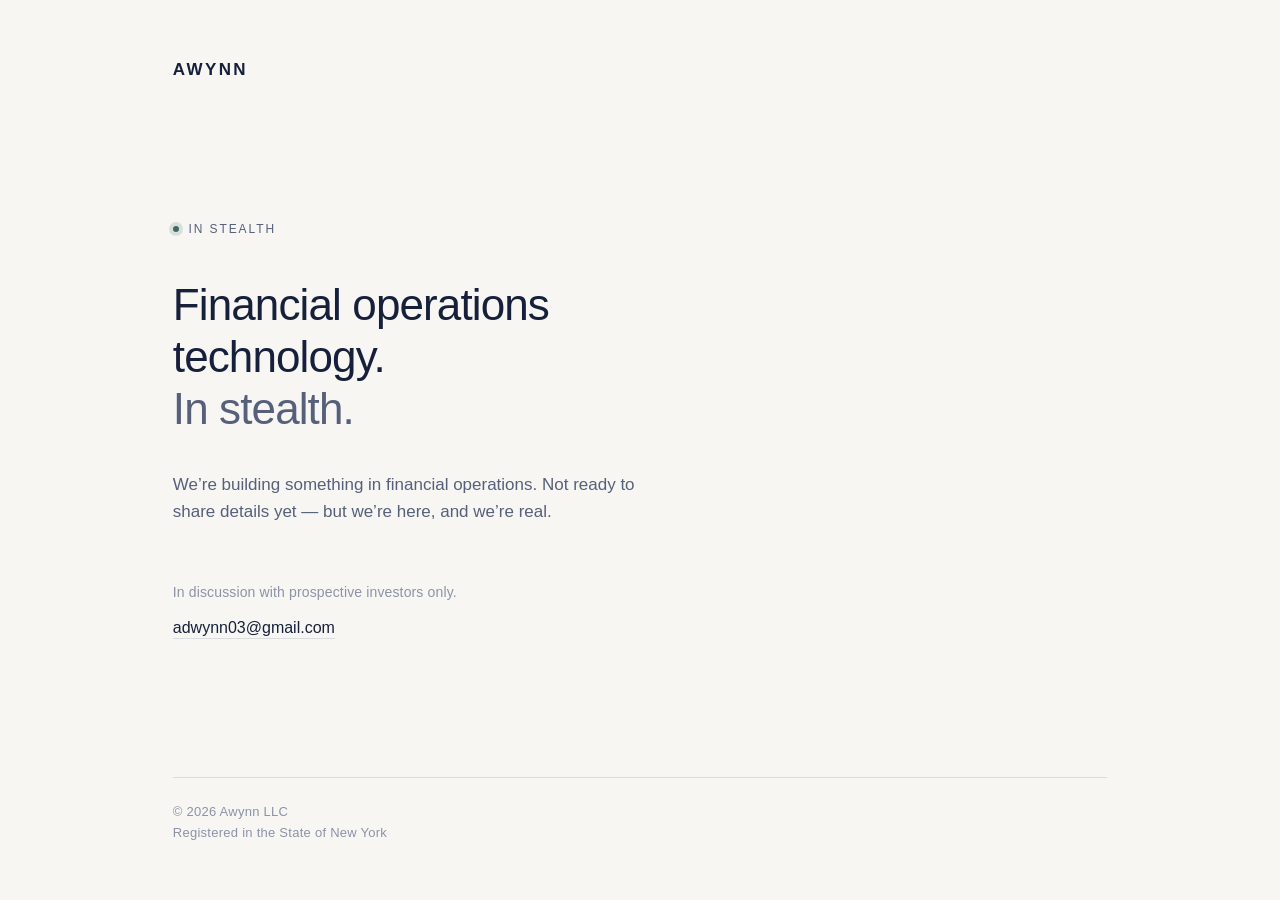
==== index.html @ 02e8f624 "Add Awynn stealth one-pager Static site: index.html + styles.css, no build step and no external asse" ====
<!DOCTYPE html>
<html lang="en">
<head>
<meta charset="utf-8">
<meta name="viewport" content="width=device-width, initial-scale=1">
<title>Awynn</title>
<meta name="description" content="Awynn is an early-stage company building financial operations technology. Currently in stealth.">
<meta name="robots" content="index, follow">
<meta property="og:title" content="Awynn">
<meta property="og:description" content="Financial operations technology. In stealth.">
<meta property="og:type" content="website">
<link rel="icon" href="data:image/svg+xml,<svg xmlns='http://www.w3.org/2000/svg' viewBox='0 0 32 32'><rect width='32' height='32' rx='6' fill='%231b2434'/><text x='16' y='22' font-family='Helvetica,Arial,sans-serif' font-size='17' font-weight='600' fill='%23f7f6f3' text-anchor='middle'>A</text></svg>">
<link rel="stylesheet" href="styles.css">
</head>
<body>
  <div class="page">
    <header class="masthead">
      <span class="wordmark">Awynn</span>
    </header>

    <main class="content">
      <p class="status"><span class="status-dot" aria-hidden="true"></span>In stealth</p>

      <h1 class="tagline">Financial operations technology. <span class="tagline-break">In stealth.</span></h1>

      <p class="note">We&rsquo;re building something in financial operations. Not ready to share
      details yet &mdash; but we&rsquo;re here, and we&rsquo;re real.</p>

      <p class="contact-note">In discussion with prospective investors only.</p>

      <p class="contact">
        <a class="mail" data-user="adwynn03" data-domain="gmail.com">adwynn03 [at] gmail.com</a>
      </p>
    </main>

    <footer class="footer">
      <p class="footer-legal">&copy; 2026 Awynn LLC</p>

      <p class="footer-meta">Registered in the State of New York</p>
    </footer>
  </div>

  <script>
    // Assemble the address at runtime so plain-text harvesters find nothing to
    // match. Without JS the anchor stays inert and shows a readable fallback.
    (function () {
      var el = document.querySelector('.mail');
      if (!el) return;
      var address = el.dataset.user + String.fromCharCode(64) + el.dataset.domain;
      el.href = 'mail' + 'to:' + address;
      el.textContent = address;
    })();
  </script>
</body>
</html>
---- styles.css ----
/* Awynn — stealth page
   Palette: off-white ground, navy ink, muted slate for secondary text. */

:root {
  --ground:        #f7f6f3;
  --ink:           #16203a;
  --ink-muted:     #56607a;
  --ink-faint:     #8b93a6;
  --rule:          rgba(22, 32, 58, 0.12);
  --accent:        #3d6b63;

  --measure:       36rem;
  --gutter:        clamp(1.5rem, 6vw, 5rem);
  --font: "Helvetica Neue", Helvetica, -apple-system, BlinkMacSystemFont,
          "Segoe UI", Roboto, Arial, sans-serif;
}

@media (prefers-color-scheme: dark) {
  :root {
    --ground:    #12161f;
    --ink:       #eceae5;
    --ink-muted: #9aa3b5;
    --ink-faint: #6a7285;
    --rule:      rgba(236, 234, 229, 0.14);
    --accent:    #7fb3a7;
  }
}

*, *::before, *::after { box-sizing: border-box; }

html { -webkit-text-size-adjust: 100%; }

body {
  margin: 0;
  background: var(--ground);
  color: var(--ink);
  font-family: var(--font);
  font-size: 16px;
  line-height: 1.6;
  -webkit-font-smoothing: antialiased;
  -moz-osx-font-smoothing: grayscale;
}

/* ---------- layout ---------- */

.page {
  min-height: 100vh;
  min-height: 100svh;
  display: grid;
  grid-template-rows: auto 1fr auto;
  padding: clamp(2rem, 5vw, 3.5rem) var(--gutter);
  max-width: 68rem;
  margin: 0 auto;
}

.masthead {
  display: flex;
  align-items: center;
}

.content {
  display: flex;
  flex-direction: column;
  justify-content: center;
  max-width: var(--measure);
  padding: clamp(3rem, 12vh, 7rem) 0;
}

.footer {
  border-top: 1px solid var(--rule);
  padding-top: 1.5rem;
}

/* ---------- type ---------- */

.wordmark {
  font-size: 1.0625rem;
  font-weight: 600;
  letter-spacing: 0.14em;
  text-transform: uppercase;
  color: var(--ink);
}

.status {
  display: inline-flex;
  align-items: center;
  gap: 0.6rem;
  align-self: flex-start;
  margin: 0 0 clamp(1.75rem, 4vw, 2.5rem);
  font-size: 0.75rem;
  font-weight: 500;
  letter-spacing: 0.16em;
  text-transform: uppercase;
  color: var(--ink-muted);
}

.status-dot {
  width: 6px;
  height: 6px;
  border-radius: 50%;
  background: var(--accent);
  box-shadow: 0 0 0 4px color-mix(in srgb, var(--accent) 16%, transparent);
  flex: none;
}

.tagline {
  margin: 0;
  font-size: clamp(1.75rem, 5.5vw, 2.75rem);
  font-weight: 500;
  line-height: 1.18;
  letter-spacing: -0.02em;
  text-wrap: balance;
}

.tagline-break { color: var(--ink-muted); }

.note {
  margin: clamp(1.75rem, 4vw, 2.25rem) 0 0;
  max-width: 30rem;
  font-size: clamp(1rem, 2.2vw, 1.0625rem);
  color: var(--ink-muted);
  text-wrap: pretty;
}

.contact-note {
  margin: clamp(2.5rem, 6vw, 3.5rem) 0 0;
  font-size: 0.875rem;
  letter-spacing: 0.01em;
  color: var(--ink-faint);
}

.contact {
  margin: 0.75rem 0 0;
  font-size: 1rem;
}

.contact a {
  color: var(--ink);
  text-decoration: none;
  border-bottom: 1px solid var(--rule);
  padding-bottom: 2px;
  transition: border-color 160ms ease, color 160ms ease;
}

.contact a[href] { cursor: pointer; }

.contact a[href]:hover,
.contact a:focus-visible {
  color: var(--accent);
  border-bottom-color: var(--accent);
}

.footer p {
  margin: 0;
  font-size: 0.8125rem;
  letter-spacing: 0.02em;
  color: var(--ink-faint);
}

.footer-meta { margin-top: 0.4rem; }

/* ---------- a11y ---------- */

:focus-visible {
  outline: 2px solid var(--accent);
  outline-offset: 4px;
  border-radius: 2px;
}

@media (prefers-reduced-motion: reduce) {
  * { transition-duration: 0.01ms !important; }
}

/* Keep the second sentence of the tagline on its own line on wider screens. */
@media (min-width: 40rem) {
  .tagline-break { display: block; }
}
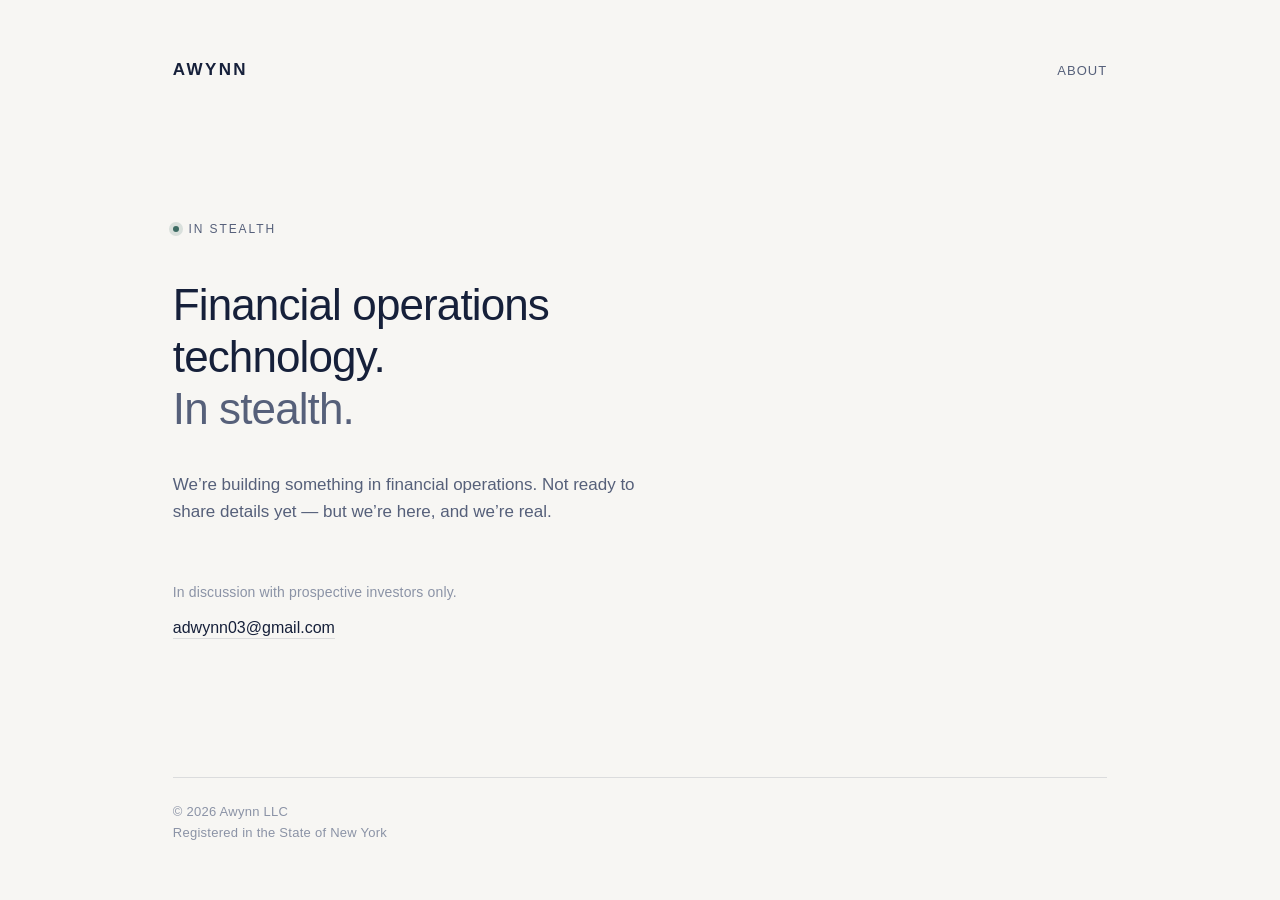
==== commit 8d9311d2: "Add founder About page Adds about.html with a short founder bio and a link to the trade-break-triage" ====
--- a/index.html
+++ b/index.html
@@ -16,6 +16,7 @@
   <div class="page">
     <header class="masthead">
       <span class="wordmark">Awynn</span>
+      <nav class="nav"><a href="about.html">About</a></nav>
     </header>
 
     <main class="content">
--- a/styles.css
+++ b/styles.css
@@ -55,7 +55,9 @@
 
 .masthead {
   display: flex;
-  align-items: center;
+  align-items: baseline;
+  justify-content: space-between;
+  gap: 1.5rem;
 }
 
 .content {
@@ -66,6 +68,12 @@
   padding: clamp(3rem, 12vh, 7rem) 0;
 }
 
+/* Longer pages read better anchored to the top than optically centred. */
+.content--doc {
+  justify-content: flex-start;
+  padding-top: clamp(3rem, 9vh, 5rem);
+}
+
 .footer {
   border-top: 1px solid var(--rule);
   padding-top: 1.5rem;
@@ -79,7 +87,52 @@
   letter-spacing: 0.14em;
   text-transform: uppercase;
   color: var(--ink);
-}
+  text-decoration: none;
+}
+
+.nav {
+  font-size: 0.8125rem;
+  letter-spacing: 0.08em;
+  text-transform: uppercase;
+}
+
+.nav a {
+  color: var(--ink-muted);
+  text-decoration: none;
+  transition: color 160ms ease;
+}
+
+.nav a:hover,
+.nav a:focus-visible { color: var(--ink); }
+
+.nav-current { color: var(--ink-faint); }
+
+.eyebrow {
+  margin: 0 0 0.75rem;
+  font-size: 0.75rem;
+  font-weight: 500;
+  letter-spacing: 0.16em;
+  text-transform: uppercase;
+  color: var(--ink-muted);
+}
+
+.page-title {
+  margin: 0 0 clamp(1.75rem, 4vw, 2.5rem);
+  font-size: clamp(1.75rem, 5.5vw, 2.75rem);
+  font-weight: 500;
+  line-height: 1.18;
+  letter-spacing: -0.02em;
+}
+
+.prose p {
+  margin: 0 0 1.25rem;
+  max-width: 34rem;
+  font-size: clamp(1rem, 2.2vw, 1.0625rem);
+  color: var(--ink-muted);
+  text-wrap: pretty;
+}
+
+.prose p:last-child { margin-bottom: 0; }
 
 .status {
   display: inline-flex;
@@ -134,6 +187,29 @@
   font-size: 1rem;
 }
 
+/* Without an investor note above it, the contact needs its own breathing room. */
+.content--doc .contact { margin-top: clamp(2.5rem, 6vw, 3.5rem); }
+
+.aside {
+  margin: clamp(2rem, 5vw, 2.75rem) 0 0;
+  font-size: 0.875rem;
+  color: var(--ink-faint);
+}
+
+.aside a {
+  color: var(--ink-muted);
+  text-decoration: none;
+  border-bottom: 1px solid var(--rule);
+  padding-bottom: 2px;
+  transition: border-color 160ms ease, color 160ms ease;
+}
+
+.aside a:hover,
+.aside a:focus-visible {
+  color: var(--accent);
+  border-bottom-color: var(--accent);
+}
+
 .contact a {
   color: var(--ink);
   text-decoration: none;
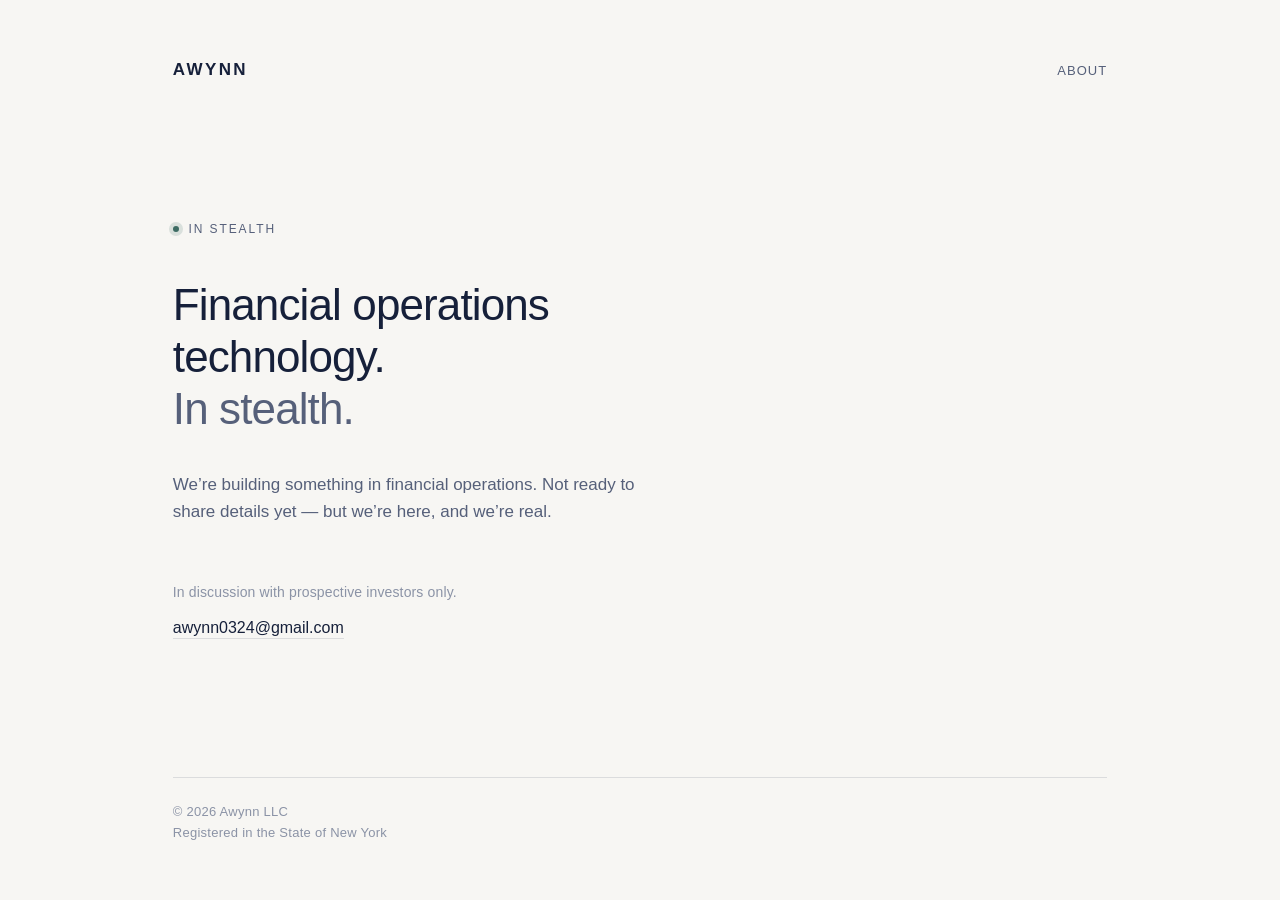
==== commit 15a0ec56: "Update contact address to awynn0324@gmail.com Co-Authored-By: Claude Opus 5 <noreply@anthropic.com>" ====
--- a/index.html
+++ b/index.html
@@ -30,7 +30,7 @@
       <p class="contact-note">In discussion with prospective investors only.</p>
 
       <p class="contact">
-        <a class="mail" data-user="adwynn03" data-domain="gmail.com">adwynn03 [at] gmail.com</a>
+        <a class="mail" data-user="awynn0324" data-domain="gmail.com">awynn0324 [at] gmail.com</a>
       </p>
     </main>
 
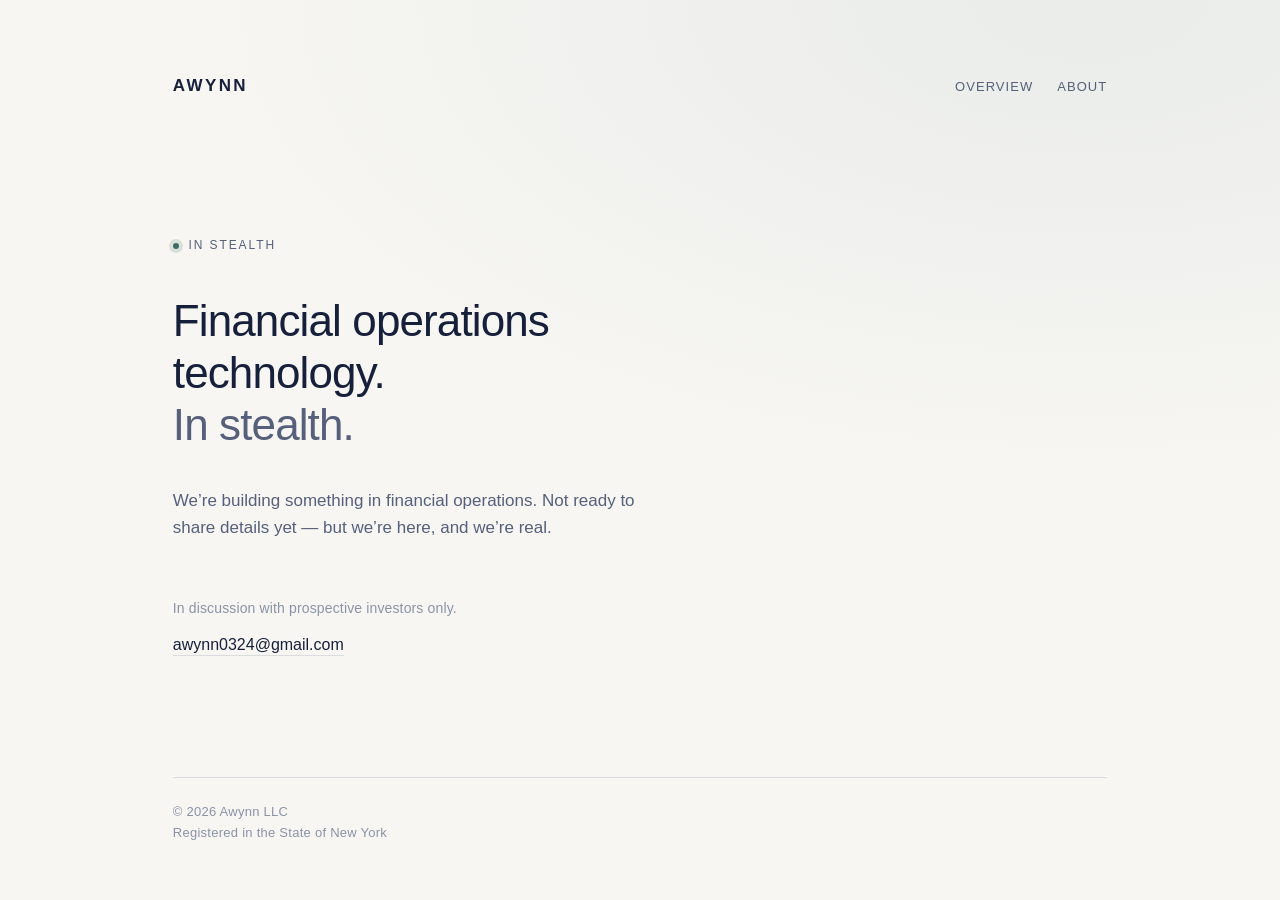
==== commit 6dbbe0ed: "Link Overview from the home page nav All three pages now reach each other, so the wordmark no longer" ====
--- a/index.html
+++ b/index.html
@@ -16,7 +16,7 @@
   <div class="page">
     <header class="masthead">
       <span class="wordmark">Awynn</span>
-      <nav class="nav"><a href="about.html">About</a></nav>
+      <nav class="nav"><a href="overview.html">Overview</a> <a href="about.html">About</a></nav>
     </header>
 
     <main class="content">
--- a/styles.css
+++ b/styles.css
@@ -11,8 +11,8 @@
 
   --measure:       36rem;
   --gutter:        clamp(1.5rem, 6vw, 5rem);
-  --font: "Helvetica Neue", Helvetica, -apple-system, BlinkMacSystemFont,
-          "Segoe UI", Roboto, Arial, sans-serif;
+  --font: -apple-system, BlinkMacSystemFont, "Segoe UI", Roboto,
+          "Helvetica Neue", Helvetica, Arial, sans-serif;
 }
 
 @media (prefers-color-scheme: dark) {
@@ -46,12 +46,16 @@
 .page {
   min-height: 100vh;
   min-height: 100svh;
-  display: grid;
-  grid-template-rows: auto 1fr auto;
+  display: flex;
+  flex-direction: column;
   padding: clamp(2rem, 5vw, 3.5rem) var(--gutter);
   max-width: 68rem;
   margin: 0 auto;
 }
+
+/* The middle band grows so the footer stays at the bottom on short pages. */
+.page > main,
+.page > .content { flex: 1 1 auto; }
 
 .masthead {
   display: flex;
@@ -91,6 +95,8 @@
 }
 
 .nav {
+  display: flex;
+  gap: 1.5rem;
   font-size: 0.8125rem;
   letter-spacing: 0.08em;
   text-transform: uppercase;
@@ -251,3 +257,464 @@
 @media (min-width: 40rem) {
   .tagline-break { display: block; }
 }
+
+/* ==========================================================================
+   Overview page — sectioned long-form layout
+   ========================================================================== */
+
+.page--wide { max-width: 76rem; }
+
+.section {
+  padding: clamp(4rem, 11vw, 8rem) 0;
+  border-top: 1px solid var(--rule);
+}
+
+.section:first-child { border-top: 0; }
+
+.section--hero {
+  padding-top: clamp(3rem, 10vh, 6rem);
+  padding-bottom: clamp(4rem, 12vw, 8rem);
+}
+
+.section-label {
+  margin: 0 0 clamp(1.5rem, 3vw, 2rem);
+  font-size: 0.75rem;
+  font-weight: 500;
+  letter-spacing: 0.16em;
+  text-transform: uppercase;
+  color: var(--ink-faint);
+}
+
+.display {
+  margin: 0 0 clamp(1.75rem, 4vw, 2.5rem);
+  max-width: 20ch;
+  font-size: clamp(2.25rem, 7vw, 4.25rem);
+  font-weight: 600;
+  line-height: 1.06;
+  letter-spacing: -0.035em;
+  text-wrap: balance;
+}
+
+.heading {
+  margin: 0;
+  max-width: 22ch;
+  font-size: clamp(1.5rem, 3.6vw, 2.25rem);
+  font-weight: 600;
+  line-height: 1.15;
+  letter-spacing: -0.025em;
+  text-wrap: balance;
+}
+
+.lede {
+  margin: 0;
+  max-width: 46ch;
+  font-size: clamp(1.0625rem, 2.4vw, 1.375rem);
+  line-height: 1.5;
+  color: var(--ink-muted);
+  text-wrap: pretty;
+}
+
+.lede--sm { font-size: clamp(1rem, 2.2vw, 1.125rem); }
+
+/* Heading left, body right — collapses to a single column on narrow screens. */
+.split {
+  display: grid;
+  gap: clamp(1.75rem, 4vw, 4rem);
+  align-items: start;
+}
+
+@media (min-width: 52rem) {
+  .split { grid-template-columns: minmax(0, 1fr) minmax(0, 1.15fr); }
+  .section .heading + .steps,
+  .section .heading + .stats { margin-top: clamp(2.5rem, 5vw, 3.5rem); }
+}
+
+.section .section-label + .heading { margin-bottom: clamp(2.5rem, 5vw, 3.5rem); }
+.section .split .heading { margin-bottom: 0; }
+
+.steps {
+  display: grid;
+  gap: clamp(2rem, 4vw, 3rem);
+  margin: clamp(2.5rem, 5vw, 3.5rem) 0 0;
+  padding: 0;
+  list-style: none;
+  counter-reset: step;
+}
+
+@media (min-width: 52rem) {
+  .steps { grid-template-columns: repeat(3, minmax(0, 1fr)); }
+}
+
+.step-num {
+  display: block;
+  margin-bottom: 0.85rem;
+  font-size: 0.75rem;
+  font-weight: 600;
+  letter-spacing: 0.14em;
+  color: var(--accent);
+  font-variant-numeric: tabular-nums;
+}
+
+.steps h3 {
+  margin: 0 0 0.6rem;
+  font-size: 1.125rem;
+  font-weight: 600;
+  letter-spacing: -0.01em;
+}
+
+.steps p {
+  margin: 0;
+  max-width: 34ch;
+  color: var(--ink-muted);
+  text-wrap: pretty;
+}
+
+.stats {
+  display: grid;
+  gap: clamp(1.75rem, 4vw, 3rem);
+  margin: clamp(2.5rem, 5vw, 3.5rem) 0 clamp(1.75rem, 4vw, 2.5rem);
+}
+
+@media (min-width: 40rem) {
+  .stats { grid-template-columns: repeat(3, minmax(0, 1fr)); }
+}
+
+.stat-figure {
+  display: block;
+  font-size: clamp(2rem, 5.5vw, 3.25rem);
+  font-weight: 600;
+  line-height: 1;
+  letter-spacing: -0.03em;
+  font-variant-numeric: tabular-nums;
+}
+
+.stat-label {
+  display: block;
+  margin-top: 0.65rem;
+  font-size: 0.875rem;
+  color: var(--ink-muted);
+}
+
+.footnote {
+  margin: clamp(1.5rem, 3vw, 2rem) 0 0;
+  max-width: 62ch;
+  font-size: 0.8125rem;
+  line-height: 1.65;
+  color: var(--ink-faint);
+  text-wrap: pretty;
+}
+
+.cite {
+  font-size: 0.7em;
+  font-weight: 600;
+  color: var(--accent);
+  padding-left: 0.1em;
+}
+
+.prose-single {
+  margin: 0;
+  max-width: 52ch;
+  color: var(--ink-muted);
+  text-wrap: pretty;
+}
+
+/* ---------- form ---------- */
+
+.section--form .lede { margin-bottom: clamp(2.5rem, 5vw, 3.25rem); }
+
+.form { max-width: 40rem; }
+
+.field-row {
+  display: grid;
+  gap: 1.25rem;
+}
+
+@media (min-width: 40rem) {
+  .field-row { grid-template-columns: repeat(2, minmax(0, 1fr)); }
+}
+
+.field { margin: 0 0 1.25rem; }
+
+.field label {
+  display: block;
+  margin-bottom: 0.45rem;
+  font-size: 0.8125rem;
+  font-weight: 500;
+  letter-spacing: 0.01em;
+  color: var(--ink-muted);
+}
+
+.field input,
+.field textarea {
+  width: 100%;
+  padding: 0.7rem 0.85rem;
+  font: inherit;
+  font-size: 1rem;
+  color: var(--ink);
+  background: transparent;
+  border: 1px solid var(--rule);
+  border-radius: 8px;
+  transition: border-color 160ms ease;
+}
+
+.field textarea { resize: vertical; min-height: 6rem; }
+
+.field input:hover,
+.field textarea:hover { border-color: var(--ink-faint); }
+
+.field input:focus,
+.field textarea:focus {
+  outline: none;
+  border-color: var(--accent);
+  box-shadow: 0 0 0 3px color-mix(in srgb, var(--accent) 14%, transparent);
+}
+
+/* Off-screen rather than display:none — bots read the DOM, not the CSS. */
+.gotcha {
+  position: absolute;
+  left: -9999px;
+  width: 1px;
+  height: 1px;
+  overflow: hidden;
+}
+
+.button {
+  margin-top: 0.5rem;
+  padding: 0.75rem 1.75rem;
+  font: inherit;
+  font-size: 0.9375rem;
+  font-weight: 500;
+  color: var(--ground);
+  background: var(--ink);
+  border: 1px solid var(--ink);
+  border-radius: 999px;
+  cursor: pointer;
+  transition: opacity 160ms ease, transform 160ms ease;
+}
+
+.button:hover { opacity: 0.85; }
+.button:active { transform: scale(0.985); }
+
+.form-note {
+  margin: 1rem 0 0;
+  font-size: 0.8125rem;
+  color: var(--ink-faint);
+}
+
+/* ---------- references ---------- */
+
+.section--notes { padding-bottom: clamp(3rem, 7vw, 5rem); }
+
+.refs {
+  margin: clamp(2rem, 4vw, 2.75rem) 0 0;
+  padding-left: 1.2rem;
+  max-width: 58ch;
+}
+
+.refs li {
+  margin-bottom: 0.75rem;
+  font-size: 0.8125rem;
+  line-height: 1.65;
+  color: var(--ink-faint);
+}
+
+.refs cite { font-style: italic; }
+
+.br-lg { display: none; }
+
+@media (min-width: 40rem) {
+  .br-lg { display: inline; }
+}
+
+/* ==========================================================================
+   Depth, motion, and the hero product panel
+   ========================================================================== */
+
+:root {
+  --ground-blur:  rgba(247, 246, 243, 0.82);
+  --panel:        #ffffff;
+  --panel-rule:   rgba(22, 32, 58, 0.09);
+  --panel-shadow: 0 1px 2px rgba(22, 32, 58, 0.04),
+                  0 12px 32px -12px rgba(22, 32, 58, 0.16);
+  --wash:         radial-gradient(120% 90% at 85% 0%,
+                    rgba(61, 107, 99, 0.07) 0%, transparent 60%);
+}
+
+@media (prefers-color-scheme: dark) {
+  :root {
+    --ground-blur:  rgba(18, 22, 31, 0.86);
+    --panel:        #1a1f2b;
+    --panel-rule:   rgba(236, 234, 229, 0.10);
+    --panel-shadow: 0 1px 2px rgba(0, 0, 0, 0.3),
+                    0 16px 40px -16px rgba(0, 0, 0, 0.6);
+    --wash:         radial-gradient(120% 90% at 85% 0%,
+                      rgba(127, 179, 167, 0.09) 0%, transparent 60%);
+  }
+}
+
+body { background-image: var(--wash); background-repeat: no-repeat; }
+
+/* ---------- sticky masthead ---------- */
+
+.masthead {
+  position: sticky;
+  top: 0;
+  z-index: 10;
+  margin: 0 calc(-1 * var(--gutter));
+  padding: 1rem var(--gutter);
+  border-bottom: 1px solid transparent;
+  transition: border-color 200ms ease, background-color 200ms ease;
+}
+
+.masthead.is-stuck {
+  background: var(--ground-blur);
+  border-bottom-color: var(--rule);
+  backdrop-filter: saturate(180%) blur(14px);
+  -webkit-backdrop-filter: saturate(180%) blur(14px);
+}
+
+/* ---------- hero layout ---------- */
+
+.hero-grid {
+  display: grid;
+  gap: clamp(2.5rem, 6vw, 4rem);
+  align-items: center;
+}
+
+@media (min-width: 60rem) {
+  .hero-grid { grid-template-columns: minmax(0, 1fr) minmax(0, 0.92fr); }
+  .display { font-size: clamp(2.25rem, 5vw, 3.5rem); }
+}
+
+/* ---------- product panel ---------- */
+
+.panel {
+  margin: 0;
+  background: var(--panel);
+  border: 1px solid var(--panel-rule);
+  border-radius: 14px;
+  box-shadow: var(--panel-shadow);
+  overflow: hidden;
+}
+
+.panel-bar {
+  display: flex;
+  align-items: baseline;
+  justify-content: space-between;
+  gap: 1rem;
+  padding: 0.85rem 1.1rem;
+  border-bottom: 1px solid var(--panel-rule);
+}
+
+.panel-title {
+  font-size: 0.8125rem;
+  font-weight: 600;
+  letter-spacing: 0.01em;
+}
+
+.panel-meta {
+  font-size: 0.75rem;
+  color: var(--ink-faint);
+  font-variant-numeric: tabular-nums;
+}
+
+.queue { margin: 0; padding: 0; list-style: none; }
+
+.row {
+  display: flex;
+  flex-wrap: wrap;
+  gap: 0.5rem 1rem;
+  align-items: baseline;
+  justify-content: space-between;
+  padding: 0.85rem 1.1rem;
+  border-bottom: 1px solid var(--panel-rule);
+}
+
+.row:last-child { border-bottom: 0; }
+
+.row-main { min-width: 0; }
+
+.row-id {
+  display: block;
+  font-size: 0.6875rem;
+  font-weight: 600;
+  letter-spacing: 0.07em;
+  color: var(--ink-faint);
+  font-variant-numeric: tabular-nums;
+}
+
+.row-desc {
+  display: block;
+  margin-top: 0.2rem;
+  font-size: 0.8125rem;
+  color: var(--ink);
+}
+
+.row-meta {
+  display: flex;
+  align-items: center;
+  gap: 0.6rem;
+  flex: none;
+}
+
+.chip {
+  padding: 0.2rem 0.5rem;
+  font-size: 0.6875rem;
+  font-weight: 500;
+  letter-spacing: 0.02em;
+  color: var(--ink-muted);
+  border: 1px solid var(--panel-rule);
+  border-radius: 999px;
+  white-space: nowrap;
+}
+
+.chip--high {
+  color: var(--accent);
+  border-color: color-mix(in srgb, var(--accent) 38%, transparent);
+  background: color-mix(in srgb, var(--accent) 9%, transparent);
+}
+
+.row-risk {
+  font-size: 0.75rem;
+  color: var(--ink-faint);
+  font-variant-numeric: tabular-nums;
+  white-space: nowrap;
+}
+
+.panel-cap {
+  padding: 0.7rem 1.1rem;
+  font-size: 0.6875rem;
+  color: var(--ink-faint);
+  border-top: 1px solid var(--panel-rule);
+}
+
+/* ---------- step cards ---------- */
+
+@media (hover: hover) {
+  .steps li {
+    padding: 1.4rem;
+    margin: -1.4rem;
+    border-radius: 12px;
+    transition: background-color 200ms ease, transform 200ms ease;
+  }
+
+  .steps li:hover {
+    background: color-mix(in srgb, var(--ink) 3.5%, transparent);
+    transform: translateY(-2px);
+  }
+}
+
+/* ---------- scroll reveal ---------- */
+
+.will-reveal {
+  opacity: 0;
+  transform: translateY(14px);
+  transition: opacity 620ms cubic-bezier(0.22, 1, 0.36, 1) var(--reveal-delay, 0ms),
+              transform 620ms cubic-bezier(0.22, 1, 0.36, 1) var(--reveal-delay, 0ms);
+}
+
+.will-reveal.is-in { opacity: 1; transform: none; }
+
+@media (prefers-reduced-motion: reduce) {
+  .will-reveal { opacity: 1; transform: none; transition: none; }
+}
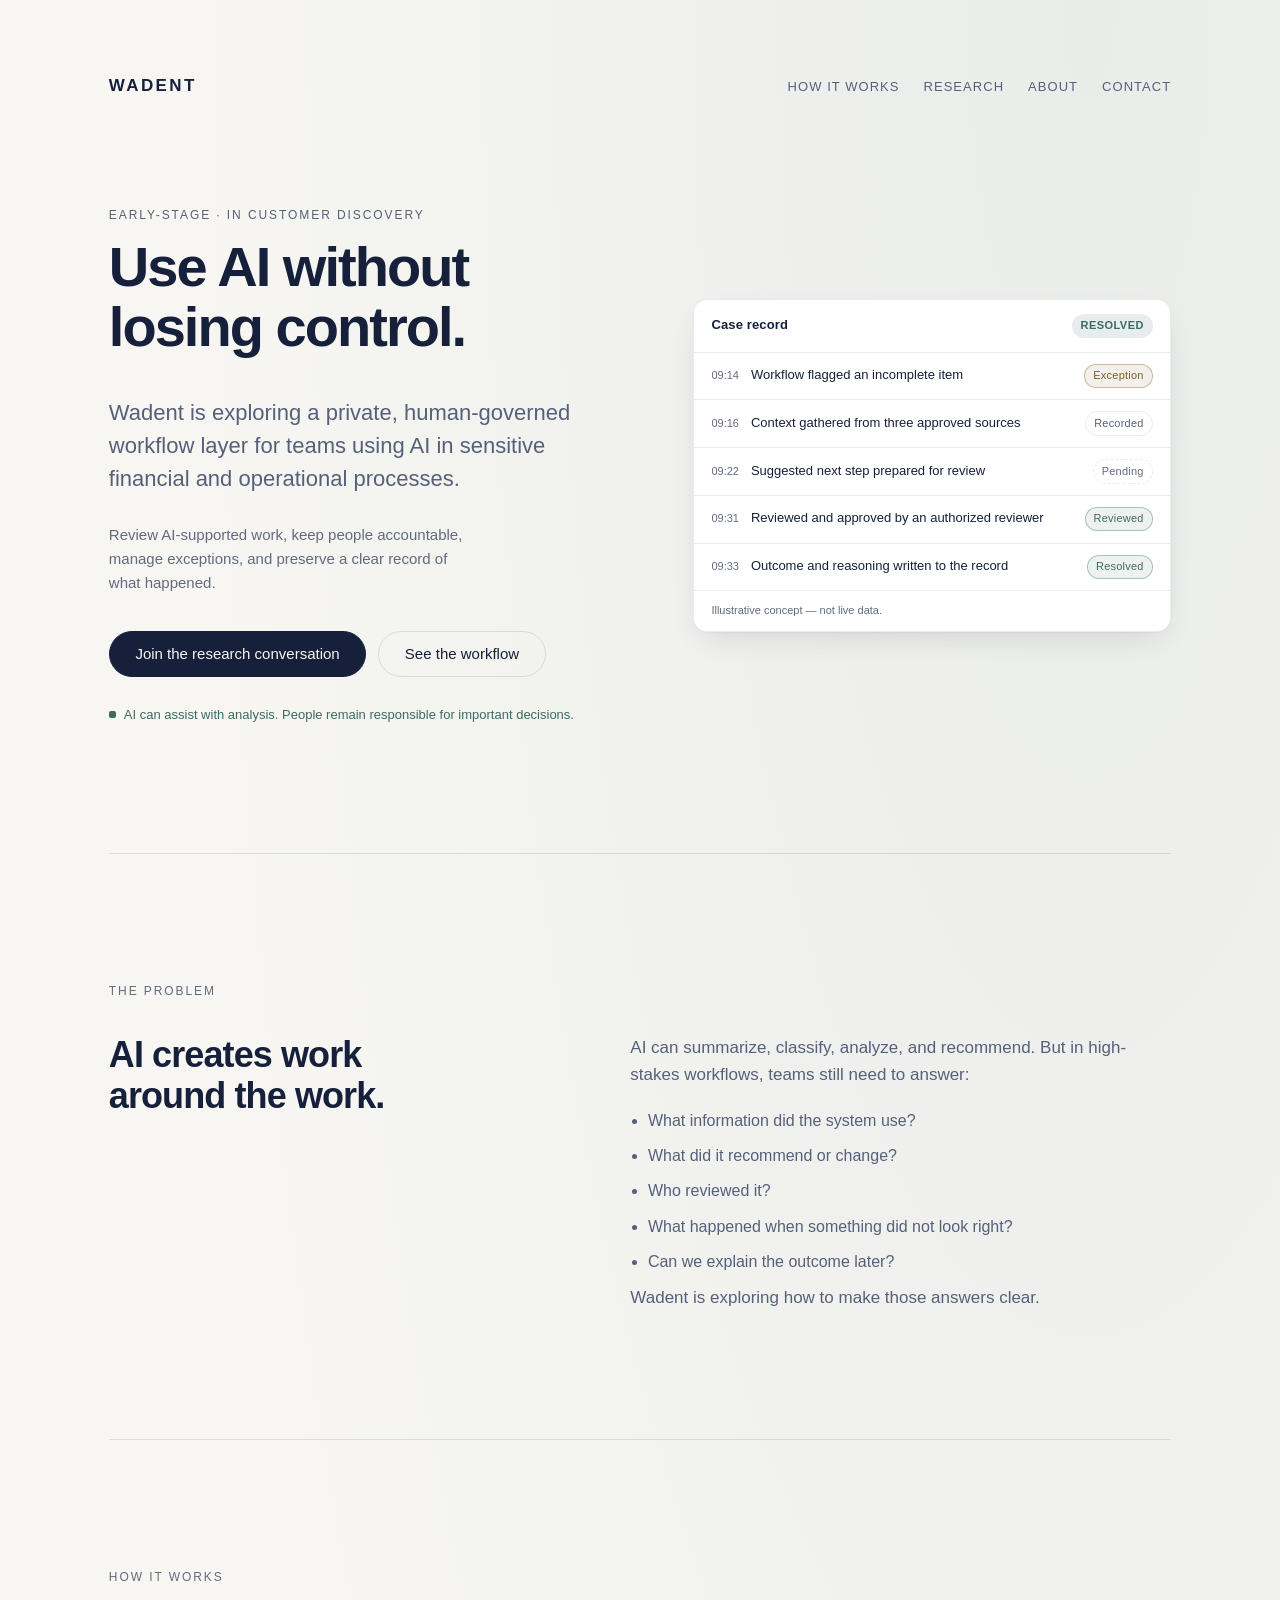
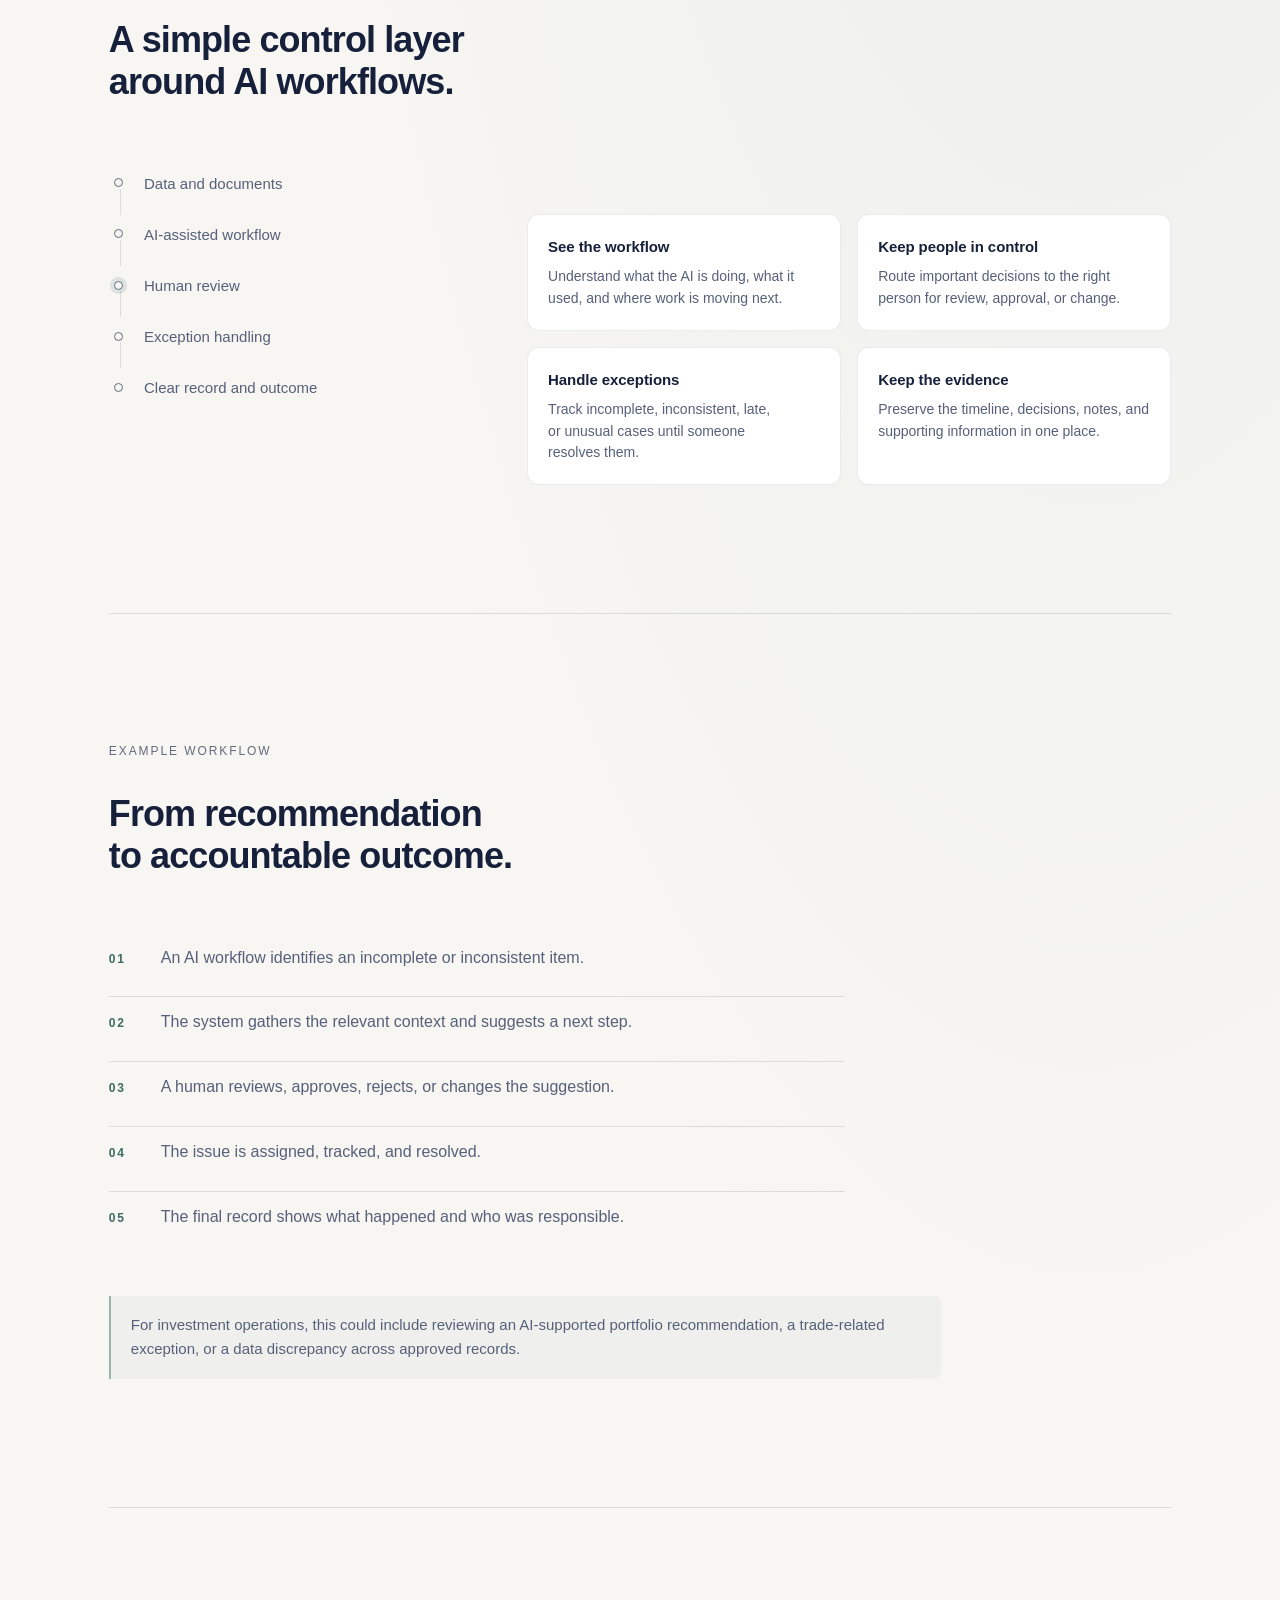
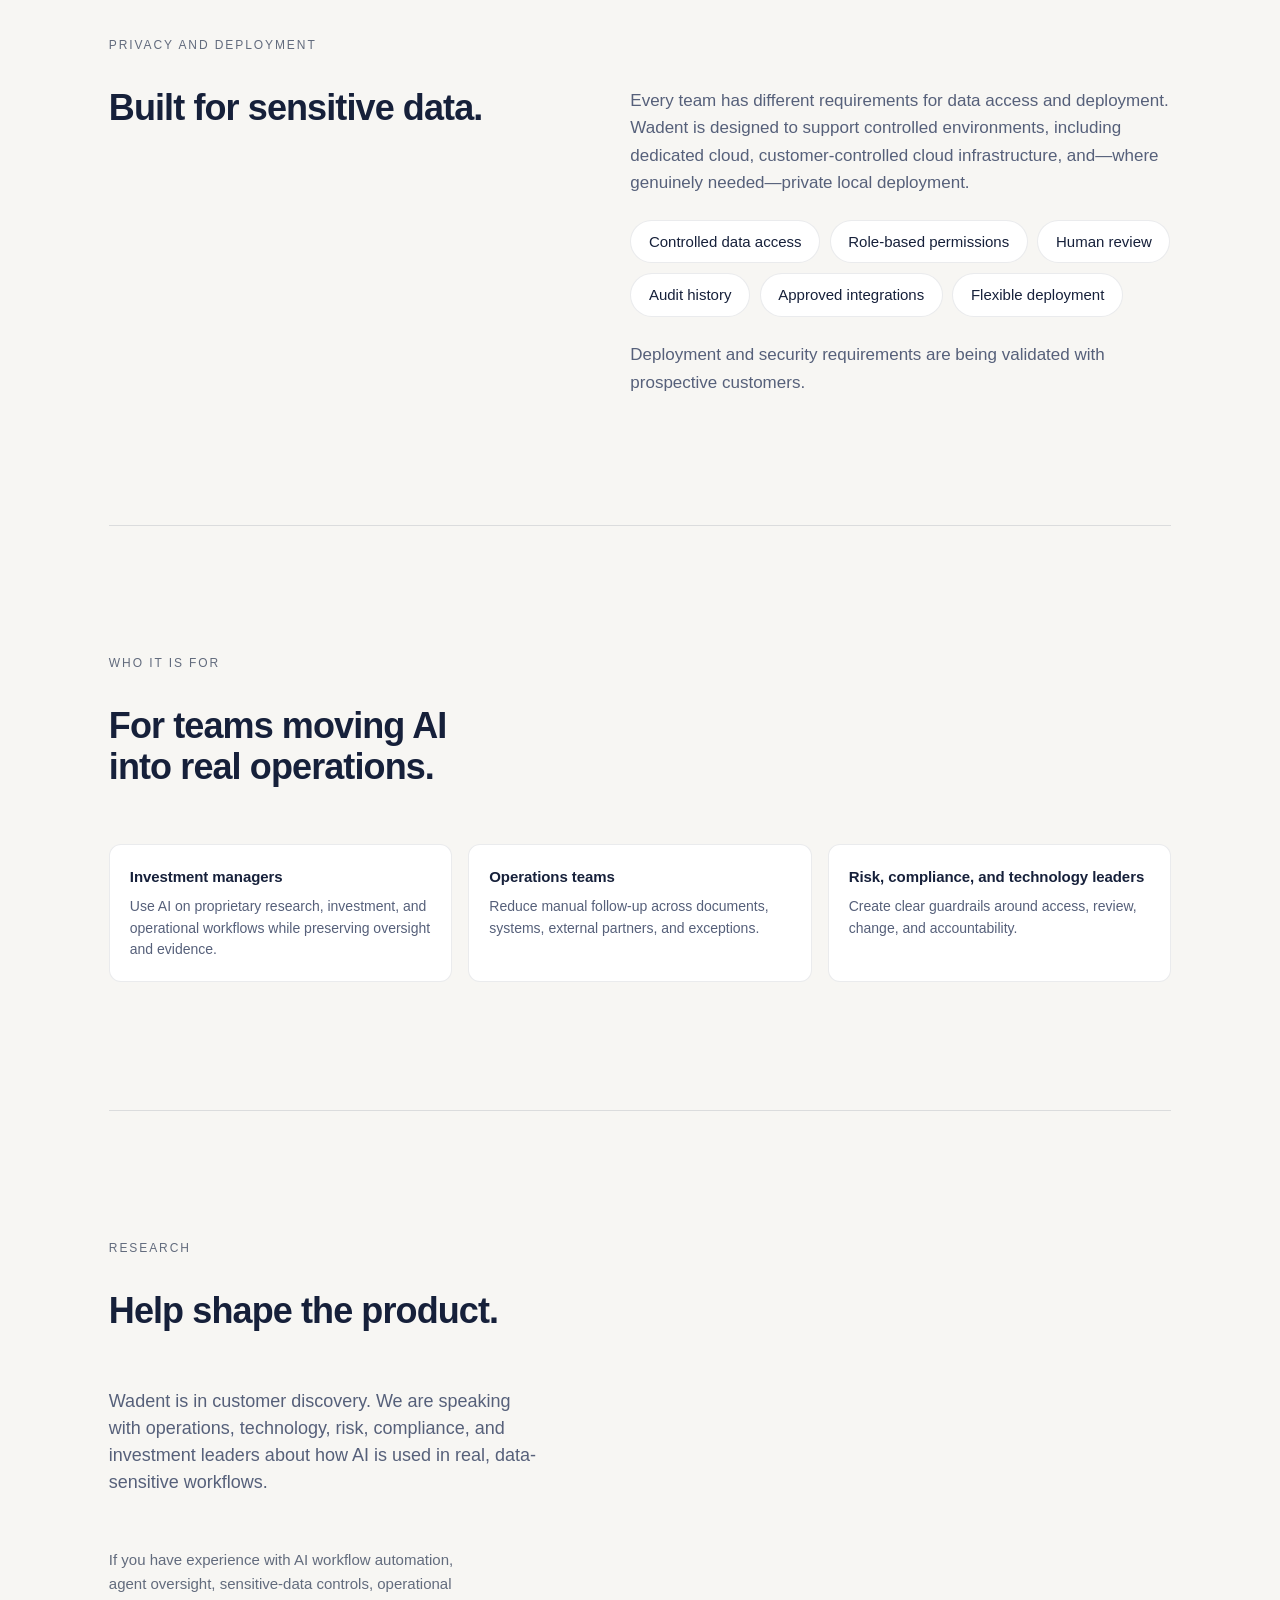
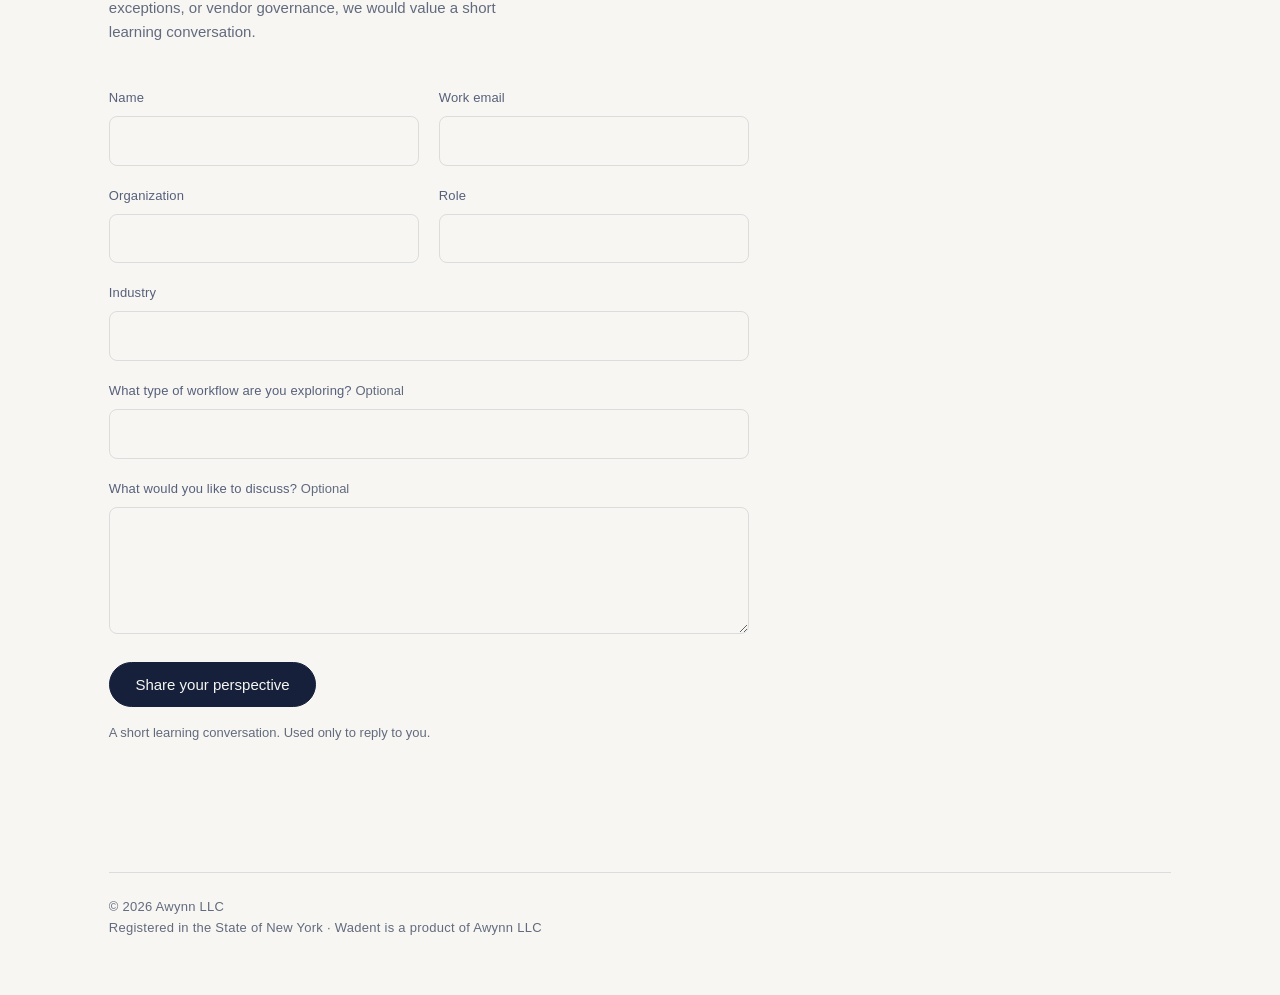
==== commit b14b5927: "Reframe the site as Wadent, a workflow and evidence layer Repositions from hedge-fund trade-break re" ====
--- a/index.html
+++ b/index.html
@@ -3,54 +3,275 @@
 <head>
 <meta charset="utf-8">
 <meta name="viewport" content="width=device-width, initial-scale=1">
-<title>Awynn</title>
-<meta name="description" content="Awynn is an early-stage company building financial operations technology. Currently in stealth.">
-<meta name="robots" content="index, follow">
-<meta property="og:title" content="Awynn">
-<meta property="og:description" content="Financial operations technology. In stealth.">
+<title>Wadent &mdash; Use AI without losing control</title>
+<meta name="description" content="Wadent is exploring a private, human-governed workflow layer for teams using AI in sensitive financial and operational processes.">
+<meta name="robots" content="noindex, nofollow">
+<meta property="og:title" content="Wadent &mdash; Use AI without losing control">
+<meta property="og:description" content="A workflow and evidence layer for AI-enabled operations in regulated financial services.">
 <meta property="og:type" content="website">
-<link rel="icon" href="data:image/svg+xml,<svg xmlns='http://www.w3.org/2000/svg' viewBox='0 0 32 32'><rect width='32' height='32' rx='6' fill='%231b2434'/><text x='16' y='22' font-family='Helvetica,Arial,sans-serif' font-size='17' font-weight='600' fill='%23f7f6f3' text-anchor='middle'>A</text></svg>">
+<link rel="icon" href="data:image/svg+xml,<svg xmlns='http://www.w3.org/2000/svg' viewBox='0 0 32 32'><rect width='32' height='32' rx='6' fill='%231b2434'/><text x='16' y='22' font-family='Helvetica,Arial,sans-serif' font-size='16' font-weight='600' fill='%23f7f6f3' text-anchor='middle'>W</text></svg>">
 <link rel="stylesheet" href="styles.css">
 </head>
 <body>
-  <div class="page">
+  <div class="page page--wide">
     <header class="masthead">
-      <span class="wordmark">Awynn</span>
-      <nav class="nav"><a href="overview.html">Overview</a> <a href="about.html">About</a></nav>
+      <a class="wordmark" href="./">Wadent</a>
+      <nav class="nav">
+        <a href="#how-it-works">How it works</a>
+        <a href="research.html">Research</a>
+        <a href="about.html">About</a>
+        <a href="#contact">Contact</a>
+      </nav>
     </header>
 
-    <main class="content">
-      <p class="status"><span class="status-dot" aria-hidden="true"></span>In stealth</p>
-
-      <h1 class="tagline">Financial operations technology. <span class="tagline-break">In stealth.</span></h1>
-
-      <p class="note">We&rsquo;re building something in financial operations. Not ready to share
-      details yet &mdash; but we&rsquo;re here, and we&rsquo;re real.</p>
-
-      <p class="contact-note">In discussion with prospective investors only.</p>
-
-      <p class="contact">
-        <a class="mail" data-user="awynn0324" data-domain="gmail.com">awynn0324 [at] gmail.com</a>
-      </p>
+    <main>
+      <!-- ============================= 1. Hero ============================ -->
+      <section class="section section--hero">
+        <div class="hero-grid">
+          <div class="hero-copy">
+            <p class="eyebrow">Early-stage &middot; in customer discovery</p>
+
+            <h1 class="display">Use AI without losing control.</h1>
+
+            <p class="lede">Wadent is exploring a private, human-governed workflow layer for
+            teams using AI in sensitive financial and operational processes.</p>
+
+            <p class="support">Review AI-supported work, keep people accountable, manage
+            exceptions, and preserve a clear record of what happened.</p>
+
+            <div class="btn-row">
+              <a class="btn btn--primary" href="#contact">Join the research conversation</a>
+              <a class="btn btn--ghost" href="#how-it-works">See the workflow</a>
+            </div>
+
+            <p class="trust-line"><span class="lock" aria-hidden="true"></span>AI can assist with
+            analysis. People remain responsible for important decisions.</p>
+          </div>
+
+          <figure class="panel" aria-labelledby="hero-cap">
+            <div class="panel-bar">
+              <span class="panel-title">Case record</span>
+              <span class="state state--resolved">Resolved</span>
+            </div>
+
+            <ol class="timeline">
+              <li class="tl">
+                <span class="tl-time">09:14</span>
+                <span class="tl-body">Workflow flagged an incomplete item</span>
+                <span class="tag tag--exception">Exception</span>
+              </li>
+              <li class="tl">
+                <span class="tl-time">09:16</span>
+                <span class="tl-body">Context gathered from three approved sources</span>
+                <span class="tag">Recorded</span>
+              </li>
+              <li class="tl">
+                <span class="tl-time">09:22</span>
+                <span class="tl-body">Suggested next step prepared for review</span>
+                <span class="tag tag--pending">Pending</span>
+              </li>
+              <li class="tl">
+                <span class="tl-time">09:31</span>
+                <span class="tl-body">Reviewed and approved by an authorized reviewer</span>
+                <span class="tag tag--reviewed">Reviewed</span>
+              </li>
+              <li class="tl">
+                <span class="tl-time">09:33</span>
+                <span class="tl-body">Outcome and reasoning written to the record</span>
+                <span class="tag tag--reviewed">Resolved</span>
+              </li>
+            </ol>
+
+            <figcaption class="panel-cap" id="hero-cap">Illustrative concept &mdash; not live data.</figcaption>
+          </figure>
+        </div>
+      </section>
+
+      <!-- =========================== 2. Problem =========================== -->
+      <section class="section">
+        <p class="section-label">The problem</p>
+        <div class="split">
+          <h2 class="heading">AI creates work around the work.</h2>
+          <div class="prose">
+            <p>AI can summarize, classify, analyze, and recommend. But in high-stakes
+            workflows, teams still need to answer:</p>
+            <ul class="bullets">
+              <li>What information did the system use?</li>
+              <li>What did it recommend or change?</li>
+              <li>Who reviewed it?</li>
+              <li>What happened when something did not look right?</li>
+              <li>Can we explain the outcome later?</li>
+            </ul>
+            <p>Wadent is exploring how to make those answers clear.</p>
+          </div>
+        </div>
+      </section>
+
+      <!-- ========================= 3. How it works ======================== -->
+      <section class="section" id="how-it-works">
+        <p class="section-label">How it works</p>
+        <h2 class="heading">A simple control layer around AI workflows.</h2>
+
+        <div class="works-grid">
+          <ol class="pipeline">
+            <li>Data and documents</li>
+            <li>AI-assisted workflow</li>
+            <li class="pipeline-human">Human review</li>
+            <li>Exception handling</li>
+            <li>Clear record and outcome</li>
+          </ol>
+
+          <ul class="cards cards--two">
+            <li>
+              <h3>See the workflow</h3>
+              <p>Understand what the AI is doing, what it used, and where work is moving next.</p>
+            </li>
+            <li>
+              <h3>Keep people in control</h3>
+              <p>Route important decisions to the right person for review, approval, or change.</p>
+            </li>
+            <li>
+              <h3>Handle exceptions</h3>
+              <p>Track incomplete, inconsistent, late, or unusual cases until someone resolves them.</p>
+            </li>
+            <li>
+              <h3>Keep the evidence</h3>
+              <p>Preserve the timeline, decisions, notes, and supporting information in one place.</p>
+            </li>
+          </ul>
+        </div>
+      </section>
+
+      <!-- ======================= 4. Example workflow ====================== -->
+      <section class="section">
+        <p class="section-label">Example workflow</p>
+        <h2 class="heading">From recommendation to accountable outcome.</h2>
+
+        <ol class="steps-num">
+          <li><span class="step-num">01</span><p>An AI workflow identifies an incomplete or inconsistent item.</p></li>
+          <li><span class="step-num">02</span><p>The system gathers the relevant context and suggests a next step.</p></li>
+          <li><span class="step-num">03</span><p>A human reviews, approves, rejects, or changes the suggestion.</p></li>
+          <li><span class="step-num">04</span><p>The issue is assigned, tracked, and resolved.</p></li>
+          <li><span class="step-num">05</span><p>The final record shows what happened and who was responsible.</p></li>
+        </ol>
+
+        <p class="callout">For investment operations, this could include reviewing an
+        AI-supported portfolio recommendation, a trade-related exception, or a data
+        discrepancy across approved records.</p>
+      </section>
+
+      <!-- ==================== 5. Privacy and deployment =================== -->
+      <section class="section">
+        <p class="section-label">Privacy and deployment</p>
+        <div class="split">
+          <h2 class="heading">Built for sensitive data.</h2>
+          <div class="prose">
+            <p>Every team has different requirements for data access and deployment. Wadent is
+            designed to support controlled environments, including dedicated cloud,
+            customer-controlled cloud infrastructure, and&mdash;where genuinely
+            needed&mdash;private local deployment.</p>
+
+            <ul class="segments segments--plain">
+              <li>Controlled data access</li>
+              <li>Role-based permissions</li>
+              <li>Human review</li>
+              <li>Audit history</li>
+              <li>Approved integrations</li>
+              <li>Flexible deployment</li>
+            </ul>
+
+            <p class="footnote">Deployment and security requirements are being validated with
+            prospective customers.</p>
+          </div>
+        </div>
+      </section>
+
+      <!-- ========================= 6. Who it is for ======================= -->
+      <section class="section">
+        <p class="section-label">Who it is for</p>
+        <h2 class="heading">For teams moving AI into real operations.</h2>
+
+        <ul class="cards">
+          <li>
+            <h3>Investment managers</h3>
+            <p>Use AI on proprietary research, investment, and operational workflows while
+            preserving oversight and evidence.</p>
+          </li>
+          <li>
+            <h3>Operations teams</h3>
+            <p>Reduce manual follow-up across documents, systems, external partners, and
+            exceptions.</p>
+          </li>
+          <li>
+            <h3>Risk, compliance, and technology leaders</h3>
+            <p>Create clear guardrails around access, review, change, and accountability.</p>
+          </li>
+        </ul>
+      </section>
+
+      <!-- ========================= 7. Research CTA ======================== -->
+      <section class="section section--form" id="contact">
+        <p class="section-label">Research</p>
+        <h2 class="heading">Help shape the product.</h2>
+        <p class="lede lede--sm">Wadent is in customer discovery. We are speaking with
+        operations, technology, risk, compliance, and investment leaders about how AI is used in
+        real, data-sensitive workflows.</p>
+        <p class="support">If you have experience with AI workflow automation, agent oversight,
+        sensitive-data controls, operational exceptions, or vendor governance, we would value a
+        short learning conversation.</p>
+
+        <form class="form" action="https://formspree.io/f/xeaqzzyv" method="POST">
+          <div class="field-row">
+            <p class="field">
+              <label for="name">Name</label>
+              <input id="name" name="name" type="text" autocomplete="name" required>
+            </p>
+            <p class="field">
+              <label for="email">Work email</label>
+              <input id="email" name="email" type="email" autocomplete="email" required>
+            </p>
+          </div>
+          <div class="field-row">
+            <p class="field">
+              <label for="organization">Organization</label>
+              <input id="organization" name="organization" type="text" autocomplete="organization">
+            </p>
+            <p class="field">
+              <label for="role">Role</label>
+              <input id="role" name="role" type="text" autocomplete="organization-title">
+            </p>
+          </div>
+          <p class="field">
+            <label for="industry">Industry</label>
+            <input id="industry" name="industry" type="text">
+          </p>
+          <p class="field">
+            <label for="workflow">What type of workflow are you exploring? <span class="opt">Optional</span></label>
+            <input id="workflow" name="workflow" type="text">
+          </p>
+          <p class="field">
+            <label for="discuss">What would you like to discuss? <span class="opt">Optional</span></label>
+            <textarea id="discuss" name="discuss" rows="4"></textarea>
+          </p>
+
+          <!-- Spam trap: real people never fill this in. -->
+          <p class="gotcha" aria-hidden="true">
+            <label for="company-website">Leave this field empty</label>
+            <input id="company-website" name="_gotcha" type="text" tabindex="-1" autocomplete="off">
+          </p>
+
+          <button class="btn btn--primary" type="submit">Share your perspective</button>
+          <p class="form-note">A short learning conversation. Used only to reply to you.</p>
+        </form>
+      </section>
     </main>
 
     <footer class="footer">
       <p class="footer-legal">&copy; 2026 Awynn LLC</p>
-
-      <p class="footer-meta">Registered in the State of New York</p>
+      <p class="footer-meta">Registered in the State of New York &middot; Wadent is a product of Awynn LLC</p>
     </footer>
   </div>
 
-  <script>
-    // Assemble the address at runtime so plain-text harvesters find nothing to
-    // match. Without JS the anchor stays inert and shows a readable fallback.
-    (function () {
-      var el = document.querySelector('.mail');
-      if (!el) return;
-      var address = el.dataset.user + String.fromCharCode(64) + el.dataset.domain;
-      el.href = 'mail' + 'to:' + address;
-      el.textContent = address;
-    })();
-  </script>
+  <script src="site.js"></script>
 </body>
 </html>
--- a/styles.css
+++ b/styles.css
@@ -5,7 +5,7 @@
   --ground:        #f7f6f3;
   --ink:           #16203a;
   --ink-muted:     #56607a;
-  --ink-faint:     #8b93a6;
+  --ink-faint:     #626b7d;
   --rule:          rgba(22, 32, 58, 0.12);
   --accent:        #3d6b63;
 
@@ -20,11 +20,10 @@
     --ground:    #12161f;
     --ink:       #eceae5;
     --ink-muted: #9aa3b5;
-    --ink-faint: #6a7285;
+    --ink-faint: #838b9e;
     --rule:      rgba(236, 234, 229, 0.14);
     --accent:    #7fb3a7;
-  }
-}
+  }}
 
 *, *::before, *::after { box-sizing: border-box; }
 
@@ -54,8 +53,7 @@
 }
 
 /* The middle band grows so the footer stays at the bottom on short pages. */
-.page > main,
-.page > .content { flex: 1 1 auto; }
+.page > main, .page > .content { flex: 1 1 auto; }
 
 .masthead {
   display: flex;
@@ -70,12 +68,6 @@
   justify-content: center;
   max-width: var(--measure);
   padding: clamp(3rem, 12vh, 7rem) 0;
-}
-
-/* Longer pages read better anchored to the top than optically centred. */
-.content--doc {
-  justify-content: flex-start;
-  padding-top: clamp(3rem, 9vh, 5rem);
 }
 
 .footer {
@@ -108,8 +100,7 @@
   transition: color 160ms ease;
 }
 
-.nav a:hover,
-.nav a:focus-visible { color: var(--ink); }
+.nav a:hover, .nav a:focus-visible { color: var(--ink); }
 
 .nav-current { color: var(--ink-faint); }
 
@@ -122,14 +113,6 @@
   color: var(--ink-muted);
 }
 
-.page-title {
-  margin: 0 0 clamp(1.75rem, 4vw, 2.5rem);
-  font-size: clamp(1.75rem, 5.5vw, 2.75rem);
-  font-weight: 500;
-  line-height: 1.18;
-  letter-spacing: -0.02em;
-}
-
 .prose p {
   margin: 0 0 1.25rem;
   max-width: 34rem;
@@ -140,39 +123,6 @@
 
 .prose p:last-child { margin-bottom: 0; }
 
-.status {
-  display: inline-flex;
-  align-items: center;
-  gap: 0.6rem;
-  align-self: flex-start;
-  margin: 0 0 clamp(1.75rem, 4vw, 2.5rem);
-  font-size: 0.75rem;
-  font-weight: 500;
-  letter-spacing: 0.16em;
-  text-transform: uppercase;
-  color: var(--ink-muted);
-}
-
-.status-dot {
-  width: 6px;
-  height: 6px;
-  border-radius: 50%;
-  background: var(--accent);
-  box-shadow: 0 0 0 4px color-mix(in srgb, var(--accent) 16%, transparent);
-  flex: none;
-}
-
-.tagline {
-  margin: 0;
-  font-size: clamp(1.75rem, 5.5vw, 2.75rem);
-  font-weight: 500;
-  line-height: 1.18;
-  letter-spacing: -0.02em;
-  text-wrap: balance;
-}
-
-.tagline-break { color: var(--ink-muted); }
-
 .note {
   margin: clamp(1.75rem, 4vw, 2.25rem) 0 0;
   max-width: 30rem;
@@ -181,13 +131,6 @@
   text-wrap: pretty;
 }
 
-.contact-note {
-  margin: clamp(2.5rem, 6vw, 3.5rem) 0 0;
-  font-size: 0.875rem;
-  letter-spacing: 0.01em;
-  color: var(--ink-faint);
-}
-
 .contact {
   margin: 0.75rem 0 0;
   font-size: 1rem;
@@ -195,26 +138,6 @@
 
 /* Without an investor note above it, the contact needs its own breathing room. */
 .content--doc .contact { margin-top: clamp(2.5rem, 6vw, 3.5rem); }
-
-.aside {
-  margin: clamp(2rem, 5vw, 2.75rem) 0 0;
-  font-size: 0.875rem;
-  color: var(--ink-faint);
-}
-
-.aside a {
-  color: var(--ink-muted);
-  text-decoration: none;
-  border-bottom: 1px solid var(--rule);
-  padding-bottom: 2px;
-  transition: border-color 160ms ease, color 160ms ease;
-}
-
-.aside a:hover,
-.aside a:focus-visible {
-  color: var(--accent);
-  border-bottom-color: var(--accent);
-}
 
 .contact a {
   color: var(--ink);
@@ -226,8 +149,7 @@
 
 .contact a[href] { cursor: pointer; }
 
-.contact a[href]:hover,
-.contact a:focus-visible {
+.contact a[href]:hover, .contact a:focus-visible {
   color: var(--accent);
   border-bottom-color: var(--accent);
 }
@@ -250,8 +172,7 @@
 }
 
 @media (prefers-reduced-motion: reduce) {
-  * { transition-duration: 0.01ms !important; }
-}
+  * { transition-duration: 0.01ms !important; }}
 
 /* Keep the second sentence of the tagline on its own line on wider screens. */
 @media (min-width: 40rem) {
@@ -325,9 +246,7 @@
 
 @media (min-width: 52rem) {
   .split { grid-template-columns: minmax(0, 1fr) minmax(0, 1.15fr); }
-  .section .heading + .steps,
-  .section .heading + .stats { margin-top: clamp(2.5rem, 5vw, 3.5rem); }
-}
+  .section .heading + .steps { margin-top: clamp(2.5rem, 5vw, 3.5rem); }}
 
 .section .section-label + .heading { margin-bottom: clamp(2.5rem, 5vw, 3.5rem); }
 .section .split .heading { margin-bottom: 0; }
@@ -342,8 +261,7 @@
 }
 
 @media (min-width: 52rem) {
-  .steps { grid-template-columns: repeat(3, minmax(0, 1fr)); }
-}
+  .steps { grid-template-columns: repeat(3, minmax(0, 1fr)); }}
 
 .step-num {
   display: block;
@@ -369,32 +287,6 @@
   text-wrap: pretty;
 }
 
-.stats {
-  display: grid;
-  gap: clamp(1.75rem, 4vw, 3rem);
-  margin: clamp(2.5rem, 5vw, 3.5rem) 0 clamp(1.75rem, 4vw, 2.5rem);
-}
-
-@media (min-width: 40rem) {
-  .stats { grid-template-columns: repeat(3, minmax(0, 1fr)); }
-}
-
-.stat-figure {
-  display: block;
-  font-size: clamp(2rem, 5.5vw, 3.25rem);
-  font-weight: 600;
-  line-height: 1;
-  letter-spacing: -0.03em;
-  font-variant-numeric: tabular-nums;
-}
-
-.stat-label {
-  display: block;
-  margin-top: 0.65rem;
-  font-size: 0.875rem;
-  color: var(--ink-muted);
-}
-
 .footnote {
   margin: clamp(1.5rem, 3vw, 2rem) 0 0;
   max-width: 62ch;
@@ -404,12 +296,28 @@
   text-wrap: pretty;
 }
 
-.cite {
-  font-size: 0.7em;
-  font-weight: 600;
+/* ---------- prototype link ---------- */
+
+.cta-line {
+  display: flex;
+  flex-wrap: wrap;
+  align-items: baseline;
+  gap: 0.5rem 1rem;
+  margin: clamp(1.25rem, 2.5vw, 1.75rem) 0 0;
+}
+
+.cta {
+  font-size: 0.9375rem;
+  font-weight: 500;
   color: var(--accent);
-  padding-left: 0.1em;
-}
+  text-decoration: none;
+  border-bottom: 1px solid transparent;
+  transition: border-color 160ms ease;
+}
+
+.cta:hover { border-bottom-color: var(--accent); }
+.cta span { display: inline-block; transition: transform 160ms ease; }
+.cta:hover span { transform: translateX(2px); }
 
 .prose-single {
   margin: 0;
@@ -430,8 +338,7 @@
 }
 
 @media (min-width: 40rem) {
-  .field-row { grid-template-columns: repeat(2, minmax(0, 1fr)); }
-}
+  .field-row { grid-template-columns: repeat(2, minmax(0, 1fr)); }}
 
 .field { margin: 0 0 1.25rem; }
 
@@ -444,8 +351,7 @@
   color: var(--ink-muted);
 }
 
-.field input,
-.field textarea {
+.field input, .field textarea {
   width: 100%;
   padding: 0.7rem 0.85rem;
   font: inherit;
@@ -459,11 +365,9 @@
 
 .field textarea { resize: vertical; min-height: 6rem; }
 
-.field input:hover,
-.field textarea:hover { border-color: var(--ink-faint); }
-
-.field input:focus,
-.field textarea:focus {
+.field input:hover, .field textarea:hover { border-color: var(--ink-faint); }
+
+.field input:focus, .field textarea:focus {
   outline: none;
   border-color: var(--accent);
   box-shadow: 0 0 0 3px color-mix(in srgb, var(--accent) 14%, transparent);
@@ -478,23 +382,6 @@
   overflow: hidden;
 }
 
-.button {
-  margin-top: 0.5rem;
-  padding: 0.75rem 1.75rem;
-  font: inherit;
-  font-size: 0.9375rem;
-  font-weight: 500;
-  color: var(--ground);
-  background: var(--ink);
-  border: 1px solid var(--ink);
-  border-radius: 999px;
-  cursor: pointer;
-  transition: opacity 160ms ease, transform 160ms ease;
-}
-
-.button:hover { opacity: 0.85; }
-.button:active { transform: scale(0.985); }
-
 .form-note {
   margin: 1rem 0 0;
   font-size: 0.8125rem;
@@ -505,33 +392,13 @@
 
 .section--notes { padding-bottom: clamp(3rem, 7vw, 5rem); }
 
-.refs {
-  margin: clamp(2rem, 4vw, 2.75rem) 0 0;
-  padding-left: 1.2rem;
-  max-width: 58ch;
-}
-
-.refs li {
-  margin-bottom: 0.75rem;
-  font-size: 0.8125rem;
-  line-height: 1.65;
-  color: var(--ink-faint);
-}
-
-.refs cite { font-style: italic; }
-
-.br-lg { display: none; }
-
-@media (min-width: 40rem) {
-  .br-lg { display: inline; }
-}
-
 /* ==========================================================================
    Depth, motion, and the hero product panel
    ========================================================================== */
 
 :root {
   --ground-blur:  rgba(247, 246, 243, 0.82);
+  --warn:         #7d5f22;   /* 5.50:1 on --ground */
   --panel:        #ffffff;
   --panel-rule:   rgba(22, 32, 58, 0.09);
   --panel-shadow: 0 1px 2px rgba(22, 32, 58, 0.04),
@@ -543,14 +410,14 @@
 @media (prefers-color-scheme: dark) {
   :root {
     --ground-blur:  rgba(18, 22, 31, 0.86);
+    --warn:         #d9b168;   /* 9.00:1 on --ground */
     --panel:        #1a1f2b;
     --panel-rule:   rgba(236, 234, 229, 0.10);
     --panel-shadow: 0 1px 2px rgba(0, 0, 0, 0.3),
                     0 16px 40px -16px rgba(0, 0, 0, 0.6);
     --wash:         radial-gradient(120% 90% at 85% 0%,
                       rgba(127, 179, 167, 0.09) 0%, transparent 60%);
-  }
-}
+  }}
 
 body { background-image: var(--wash); background-repeat: no-repeat; }
 
@@ -583,8 +450,7 @@
 
 @media (min-width: 60rem) {
   .hero-grid { grid-template-columns: minmax(0, 1fr) minmax(0, 0.92fr); }
-  .display { font-size: clamp(2.25rem, 5vw, 3.5rem); }
-}
+  .display { font-size: clamp(2.25rem, 5vw, 3.5rem); }}
 
 /* ---------- product panel ---------- */
 
@@ -611,14 +477,6 @@
   font-weight: 600;
   letter-spacing: 0.01em;
 }
-
-.panel-meta {
-  font-size: 0.75rem;
-  color: var(--ink-faint);
-  font-variant-numeric: tabular-nums;
-}
-
-.queue { margin: 0; padding: 0; list-style: none; }
 
 .row {
   display: flex;
@@ -632,55 +490,6 @@
 
 .row:last-child { border-bottom: 0; }
 
-.row-main { min-width: 0; }
-
-.row-id {
-  display: block;
-  font-size: 0.6875rem;
-  font-weight: 600;
-  letter-spacing: 0.07em;
-  color: var(--ink-faint);
-  font-variant-numeric: tabular-nums;
-}
-
-.row-desc {
-  display: block;
-  margin-top: 0.2rem;
-  font-size: 0.8125rem;
-  color: var(--ink);
-}
-
-.row-meta {
-  display: flex;
-  align-items: center;
-  gap: 0.6rem;
-  flex: none;
-}
-
-.chip {
-  padding: 0.2rem 0.5rem;
-  font-size: 0.6875rem;
-  font-weight: 500;
-  letter-spacing: 0.02em;
-  color: var(--ink-muted);
-  border: 1px solid var(--panel-rule);
-  border-radius: 999px;
-  white-space: nowrap;
-}
-
-.chip--high {
-  color: var(--accent);
-  border-color: color-mix(in srgb, var(--accent) 38%, transparent);
-  background: color-mix(in srgb, var(--accent) 9%, transparent);
-}
-
-.row-risk {
-  font-size: 0.75rem;
-  color: var(--ink-faint);
-  font-variant-numeric: tabular-nums;
-  white-space: nowrap;
-}
-
 .panel-cap {
   padding: 0.7rem 1.1rem;
   font-size: 0.6875rem;
@@ -716,5 +525,422 @@
 .will-reveal.is-in { opacity: 1; transform: none; }
 
 @media (prefers-reduced-motion: reduce) {
-  .will-reveal { opacity: 1; transform: none; transition: none; }
-}
+  .will-reveal { opacity: 1; transform: none; transition: none; }}
+
+/* ==========================================================================
+   Landing page components
+   ========================================================================== */
+
+/* Anchor targets must clear the sticky masthead. */
+[id] { scroll-margin-top: 5rem; }
+
+.support {
+  margin: clamp(1.25rem, 3vw, 1.75rem) 0 0;
+  max-width: 48ch;
+  font-size: 0.9375rem;
+  color: var(--ink-faint);
+  text-wrap: pretty;
+}
+
+/* ---------- buttons ---------- */
+
+.btn-row {
+  display: flex;
+  flex-wrap: wrap;
+  gap: 0.75rem;
+  margin-top: clamp(1.75rem, 4vw, 2.25rem);
+}
+
+.btn {
+  display: inline-block;
+  padding: 0.8rem 1.6rem;
+  font: inherit;
+  font-size: 0.9375rem;
+  font-weight: 500;
+  line-height: 1.2;
+  text-decoration: none;
+  border-radius: 999px;
+  border: 1px solid transparent;
+  cursor: pointer;
+  transition: opacity 160ms ease, transform 160ms ease,
+              background-color 160ms ease, border-color 160ms ease;
+}
+
+.btn--primary {
+  color: var(--ground);
+  background: var(--ink);
+  border-color: var(--ink);
+}
+
+.btn--primary:hover { opacity: 0.88; }
+
+.btn--ghost {
+  color: var(--ink);
+  background: transparent;
+  border-color: var(--rule);
+}
+
+.btn--ghost:hover { border-color: var(--ink-faint); }
+
+.btn:active { transform: scale(0.985); }
+
+.trust-line {
+  display: flex;
+  align-items: flex-start;
+  gap: 0.5rem;
+  margin: clamp(1.5rem, 3vw, 1.75rem) 0 0;
+  font-size: 0.8125rem;
+  font-weight: 500;
+  color: var(--accent);
+}
+
+.lock {
+  margin-top: 0.45em;
+  width: 7px;
+  height: 7px;
+  border-radius: 2px;
+  background: var(--accent);
+  flex: none;
+}
+
+/* ---------- hero panel additions ---------- */
+
+.state {
+  padding: 0.2rem 0.55rem;
+  font-size: 0.6875rem;
+  font-weight: 600;
+  letter-spacing: 0.04em;
+  text-transform: uppercase;
+  border-radius: 999px;
+  white-space: nowrap;
+}
+
+/* ---------- lists ---------- */
+
+.bullets {
+  margin: 1.25rem 0 0;
+  padding-left: 1.1rem;
+  max-width: 44ch;
+}
+
+.bullets li {
+  margin-bottom: 0.6rem;
+  color: var(--ink-muted);
+  text-wrap: pretty;
+}
+
+/* ---------- six-step process ---------- */
+
+.process {
+  display: grid;
+  gap: clamp(1.75rem, 3.5vw, 2.5rem);
+  margin: clamp(2.5rem, 5vw, 3.5rem) 0 0;
+  padding: 0;
+  list-style: none;
+}
+
+@media (min-width: 44rem) { .process { grid-template-columns: repeat(2, minmax(0, 1fr)); }}
+@media (min-width: 68rem) { .process { grid-template-columns: repeat(3, minmax(0, 1fr)); }}
+
+.process h3 {
+  margin: 0 0 0.4rem;
+  font-size: 1.0625rem;
+  font-weight: 600;
+  letter-spacing: -0.01em;
+}
+
+.process p {
+  margin: 0;
+  max-width: 32ch;
+  font-size: 0.9375rem;
+  color: var(--ink-muted);
+}
+
+/* ---------- worked-example flow ---------- */
+
+.flow {
+  display: grid;
+  gap: 1rem;
+  margin: clamp(2.5rem, 5vw, 3.5rem) 0 0;
+  padding: 0;
+  list-style: none;
+  counter-reset: flow;
+}
+
+@media (min-width: 60rem) { .flow { grid-template-columns: repeat(4, minmax(0, 1fr)); }}
+
+.evidence { margin: 0; padding-left: 1.1rem; }
+
+.evidence li {
+  margin-bottom: 0.5rem;
+  font-size: 0.875rem;
+  line-height: 1.55;
+  color: var(--ink-muted);
+}
+
+/* ---------- segments ---------- */
+
+.segments {
+  display: flex;
+  flex-wrap: wrap;
+  gap: 0.6rem;
+  margin: clamp(2rem, 4vw, 2.75rem) 0 0;
+  padding: 0;
+  list-style: none;
+}
+
+.segments li {
+  padding: 0.55rem 1.1rem;
+  font-size: 0.9375rem;
+  color: var(--ink);
+  background: var(--panel);
+  border: 1px solid var(--panel-rule);
+  border-radius: 999px;
+}
+
+/* ---------- control cards ---------- */
+
+.cards {
+  display: grid;
+  gap: 1rem;
+  margin: clamp(2.5rem, 5vw, 3.5rem) 0 0;
+  padding: 0;
+  list-style: none;
+}
+
+@media (min-width: 44rem) { .cards { grid-template-columns: repeat(2, minmax(0, 1fr)); }}
+@media (min-width: 68rem) { .cards { grid-template-columns: repeat(3, minmax(0, 1fr)); }}
+
+.cards li {
+  padding: 1.25rem;
+  background: var(--panel);
+  border: 1px solid var(--panel-rule);
+  border-radius: 12px;
+}
+
+.cards h3 {
+  margin: 0 0 0.45rem;
+  font-size: 0.9375rem;
+  font-weight: 600;
+  letter-spacing: -0.005em;
+}
+
+.cards p {
+  margin: 0;
+  font-size: 0.875rem;
+  line-height: 1.55;
+  color: var(--ink-muted);
+  text-wrap: pretty;
+}
+
+.section--form .form { margin-top: clamp(2rem, 4vw, 2.75rem); }
+
+/* ==========================================================================
+   Wadent — workflow, status, and pipeline components
+   ========================================================================== */
+
+.display--sm {
+  font-size: clamp(1.875rem, 4.5vw, 2.75rem);
+  max-width: 24ch;
+}
+
+.prose--wide p { max-width: 44rem; }
+
+/* ---------- status tags ---------- */
+
+.tag {
+  padding: 0.15rem 0.5rem;
+  font-size: 0.6875rem;
+  font-weight: 500;
+  letter-spacing: 0.02em;
+  color: var(--ink-muted);
+  border: 1px solid var(--panel-rule);
+  border-radius: 999px;
+  white-space: nowrap;
+}
+
+.tag--reviewed {
+  color: var(--accent);
+  border-color: color-mix(in srgb, var(--accent) 38%, transparent);
+  background: color-mix(in srgb, var(--accent) 9%, transparent);
+}
+
+.tag--pending {
+  color: var(--ink-faint);
+  border-style: dashed;
+}
+
+.tag--exception {
+  color: var(--warn);
+  border-color: color-mix(in srgb, var(--warn) 38%, transparent);
+  background: color-mix(in srgb, var(--warn) 9%, transparent);
+}
+
+.state--resolved {
+  color: var(--accent);
+  background: color-mix(in srgb, var(--accent) 12%, transparent);
+}
+
+/* ---------- case timeline ---------- */
+
+.timeline { margin: 0; padding: 0; list-style: none; }
+
+.tl {
+  display: grid;
+  grid-template-columns: auto minmax(0, 1fr) auto;
+  gap: 0.75rem;
+  align-items: baseline;
+  padding: 0.7rem 1.1rem;
+  border-bottom: 1px solid var(--panel-rule);
+}
+
+.tl:last-child { border-bottom: 0; }
+
+.tl-time {
+  font-size: 0.6875rem;
+  color: var(--ink-faint);
+  font-variant-numeric: tabular-nums;
+}
+
+.tl-body {
+  font-size: 0.8125rem;
+  line-height: 1.45;
+  color: var(--ink);
+}
+
+/* ---------- vertical pipeline ---------- */
+
+.pipeline {
+  margin: 0;
+  padding: 0;
+  list-style: none;
+}
+
+.pipeline li {
+  position: relative;
+  padding: 0.85rem 0 0.85rem 2.2rem;
+  font-size: 0.9375rem;
+  color: var(--ink-muted);
+}
+
+.pipeline li::before {
+  content: "";
+  position: absolute;
+  left: 0.32rem;
+  top: 1.25rem;
+  width: 9px;
+  height: 9px;
+  border-radius: 50%;
+  border: 1px solid var(--ink-faint);
+  background: var(--ground);
+}
+
+/* Connector runs between the dots, not past the last one. */
+.pipeline li:not(:last-child)::after {
+  content: "";
+  position: absolute;
+  left: 0.73rem;
+  top: 1.9rem;
+  bottom: -0.35rem;
+  width: 1px;
+  background: var(--rule);
+}
+
+.pipeline-human {
+  color: var(--ink);
+  font-weight: 500;
+}
+
+.pipeline-human::before {
+  border-color: var(--accent);
+  background: var(--accent);
+  box-shadow: 0 0 0 4px color-mix(in srgb, var(--accent) 14%, transparent);
+}
+
+.works-grid {
+  display: grid;
+  gap: clamp(2rem, 5vw, 3.5rem);
+  margin-top: clamp(2.5rem, 5vw, 3.5rem);
+  align-items: start;
+}
+
+@media (min-width: 60rem) {
+  .works-grid { grid-template-columns: minmax(0, 0.72fr) minmax(0, 1.28fr); }}
+
+/* ---------- numbered steps ---------- */
+
+.steps-num {
+  margin: clamp(2.5rem, 5vw, 3.5rem) 0 0;
+  padding: 0;
+  list-style: none;
+  max-width: 46rem;
+}
+
+.steps-num li {
+  display: grid;
+  grid-template-columns: 2.75rem minmax(0, 1fr);
+  gap: 0.5rem;
+  align-items: baseline;
+  padding: 0.85rem 0;
+  border-bottom: 1px solid var(--rule);
+}
+
+.steps-num li:last-child { border-bottom: 0; }
+
+.steps-num p {
+  margin: 0;
+  font-size: 1rem;
+  line-height: 1.55;
+  color: var(--ink-muted);
+  text-wrap: pretty;
+}
+
+/* ---------- callout and notice ---------- */
+
+.callout {
+  margin: clamp(2rem, 4vw, 2.5rem) 0 0;
+  padding: 1.1rem 1.25rem;
+  max-width: 52rem;
+  font-size: 0.9375rem;
+  line-height: 1.6;
+  color: var(--ink-muted);
+  border-left: 2px solid color-mix(in srgb, var(--accent) 45%, transparent);
+  background: color-mix(in srgb, var(--accent) 4%, transparent);
+  border-radius: 0 8px 8px 0;
+  text-wrap: pretty;
+}
+
+.notice {
+  margin: 0 0 clamp(2rem, 4vw, 2.5rem);
+  padding: 1.1rem 1.25rem;
+  max-width: 52rem;
+  font-size: 0.9375rem;
+  line-height: 1.6;
+  color: var(--ink-muted);
+  border: 1px solid color-mix(in srgb, var(--warn) 38%, transparent);
+  background: color-mix(in srgb, var(--warn) 6%, transparent);
+  border-radius: 10px;
+  text-wrap: pretty;
+}
+
+.notice strong { color: var(--ink); }
+
+/* ---------- misc ---------- */
+
+.cards--two { }
+
+@media (min-width: 44rem) { .cards--two { grid-template-columns: repeat(2, minmax(0, 1fr)); }}
+@media (min-width: 68rem) { .cards--two { grid-template-columns: repeat(2, minmax(0, 1fr)); }}
+
+.segments--plain {
+  margin-top: 1.5rem;
+  margin-bottom: 1.5rem;
+}
+
+.opt {
+  font-weight: 400;
+  color: var(--ink-faint);
+  letter-spacing: 0;
+}
+
+.section--form .support { margin-bottom: 0; }
